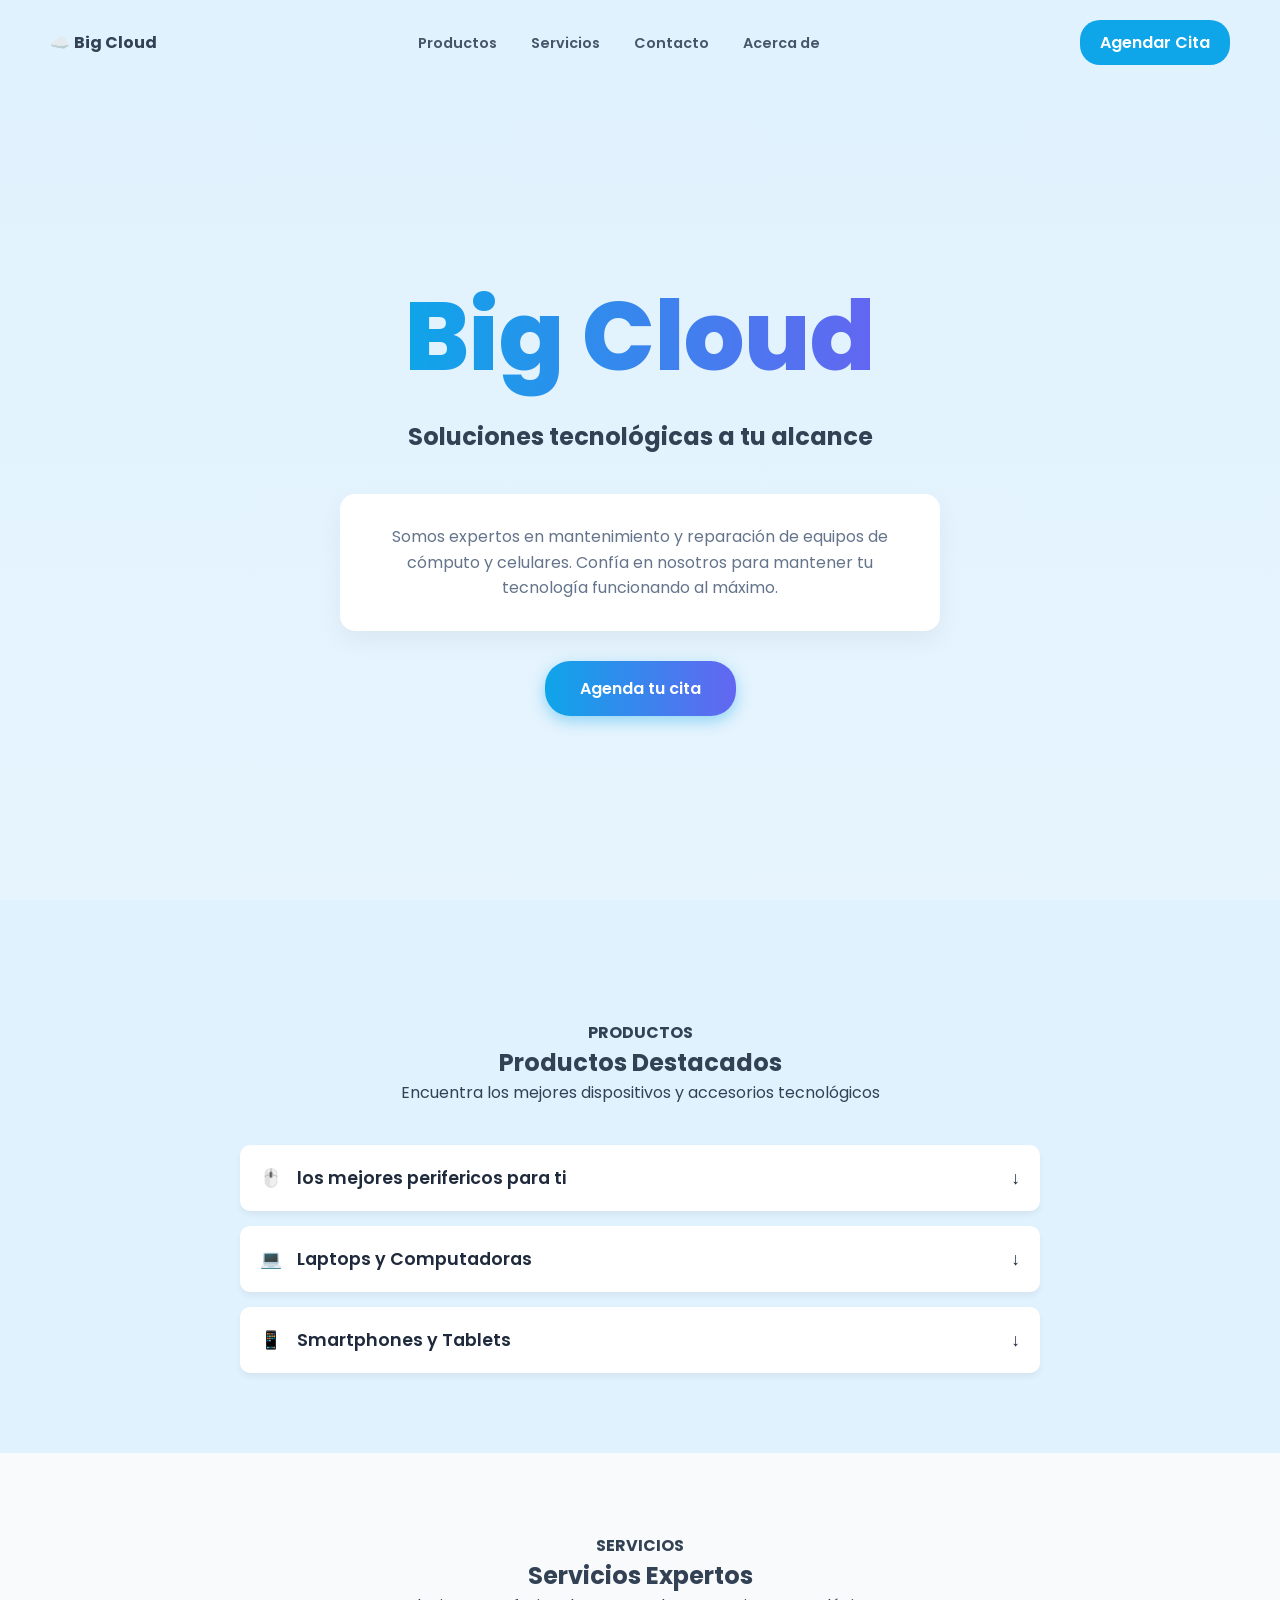
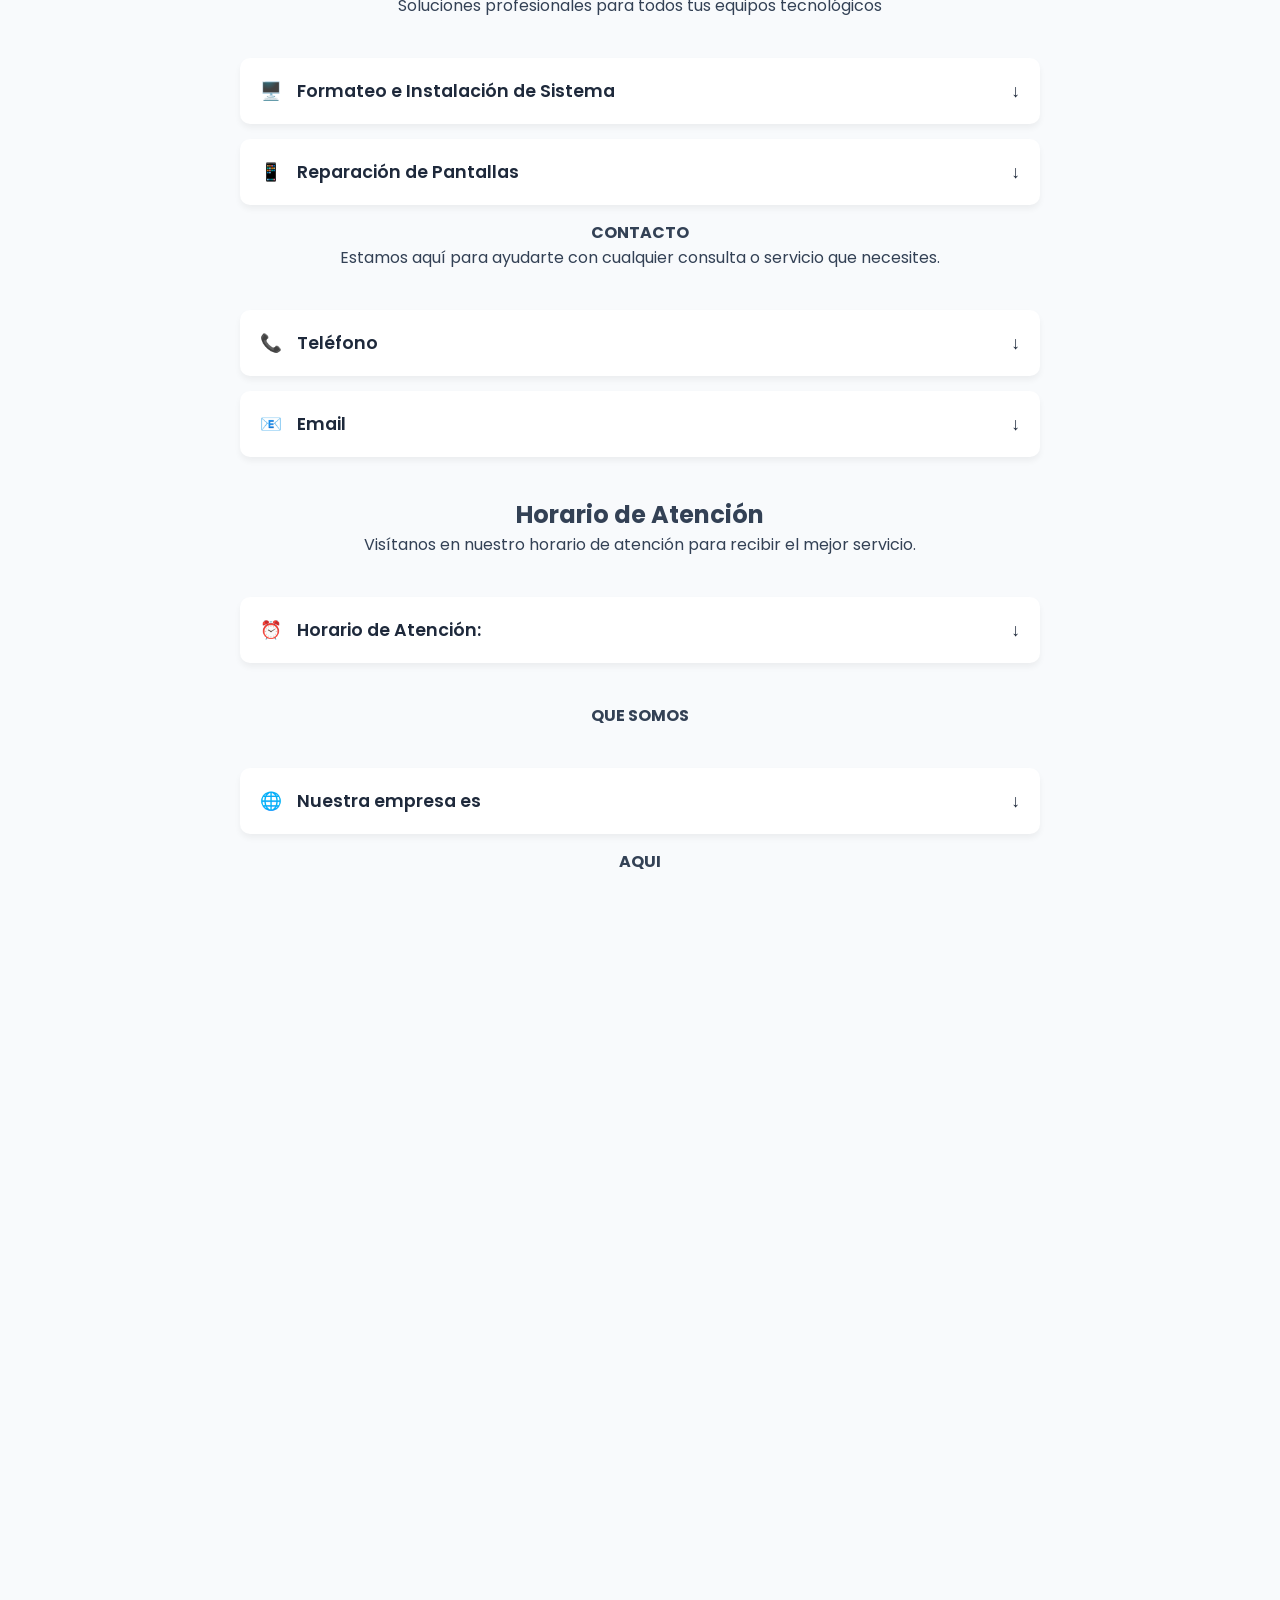
==== Big cloud/index.html @ 47dbba85 "Add files via upload" ====
<!DOCTYPE html>
<html lang="es">
<head>
    <meta charset="UTF-8">
    <meta name="viewport" content="width=device-width, initial-scale=1.0">
    <title>Big Cloud - Soluciones tecnológicas a tu alcance</title>
    <link href="https://fonts.googleapis.com/css2?family=Poppins:wght@400;600;800&display=swap" rel="stylesheet">
    <link rel="stylesheet" href="styles.css">
</head>
<body>

    <header class="navbar">
        <div class="logo">
            <span class="icon">☁️</span> <strong>Big Cloud</strong>
        </div>
        <nav>
            <a href="#productos">Productos</a>
            <a href="#servicios">Servicios</a>
            <a href="#contacto">Contacto</a>
            <a href="#horario">Acerca de</a>
        </nav>
        <a href="#agendar" class="btn-primary">Agendar Cita</a>
    </header>

    <main>

        </section>
        <section class="hero">
            <h1 class="title-gradient">Big Cloud</h1>
            <h2>Soluciones tecnológicas a tu alcance</h2>
            
            <div class="hero-card">
                <p>Somos expertos en mantenimiento y reparación de equipos de cómputo y celulares. Confía en nosotros para mantener tu tecnología funcionando al máximo.</p>
            </div>
            
            <a href="#agendar" class="btn-hero">Agenda tu cita</a>
        </section>
    </main>
        
        <section id="productos" class="products-container">
            <div class="section-titles">
                <h4>PRODUCTOS</h4>
                <h2>Productos Destacados</h2>
                <p>Encuentra los mejores dispositivos y accesorios tecnológicos</p>
            </div>
            <div class="accordion">
                
                <div class="accordion-item">
                    <button class="accordion-header">
                        <div class="header-left">
                            <span class="icon-blue">🖱️</span>
                            <span>los mejores perifericos para ti</span>
                        </div>
                        <span class="arrow">↓</span>
                    </button>
                    <div class="accordion-content">
                        <p>Encuentra los mejores accesorios para tu PC y tu comodidad.</p>
                    </div>
                  </div>
            
            <div class="accordion-item">
                <button class="accordion-header">
                    <div class="header-left">
                        <span class="icon-blue">💻</span>
                        <span>Laptops y Computadoras</span>
                    </div>
                    <span class="arrow">↓</span>
                </button>
                <div class="accordion-content">
                    <p>Explora nuestra selección de laptops y computadoras de las mejores marcas, ideales para trabajo, estudio o entretenimiento.</p>
                </div>
            </div>
            <div class="accordion-item">
                <button class="accordion-header">
                    <div class="header-left">
                        <span class="icon-blue">📱</span>
                        <span>Smartphones y Tablets</span>
                    </div>
                    <span class="arrow">↓</span>
                </button>
                <div class="accordion-content">
                    <p>Descubre nuestra variedad de smartphones y tablets con las últimas tecnologías y diseños innovadores.</p>
                </div>
            </div>
    </section>
    <section id="servicios" class="services-container">
    <div class="section-titles">

        <h4>SERVICIOS</h4>
        <h2>Servicios Expertos</h2>
        <p>Soluciones profesionales para todos tus equipos tecnológicos</p>
    </div>

    <div class="accordion">
        
        <div class="accordion-item">
            <button class="accordion-header">
                <div class="header-left">
                    <span class="icon-blue">🖥️</span>
                    <span>Formateo e Instalación de Sistema</span>
                </div>
                <span class="arrow">↓</span>
            </button>
            <div class="accordion-content">
                <p>Dejamos tu equipo como nuevo, instalando el sistema operativo desde cero con todos sus drivers y paquetería básica.</p>
            </div>
        </div>

        <div class="accordion-item">
            <button class="accordion-header">
                <div class="header-left">
                    <span class="icon-blue">📱</span>
                    <span>Reparación de Pantallas</span>
                </div>
                <span class="arrow">↓</span>
            </button>
            <div class="accordion-content">
                <p>Reemplazo de displays y touchscreens para todas las marcas de smartphones con refacciones de la más alta calidad.</p>
            </div>
        </div>
        <section id="contacto" class="contact-container">
    <div class="section-titles">
        <h4>CONTACTO</h4>
        <p>Estamos aquí para ayudarte con cualquier consulta o servicio que necesites.</p>
    </div>
    <div class="accordion">
        <div class="accordion-item">
            <button class="accordion-header">
                <div class="header-left">
                    <span class="icon-blue">📞</span>
                    <span>Teléfono</span>
                </div>
                <span class="arrow">↓</span>
            </button>
            <div class="accordion-content">
                <p>Teléfono: +52 961 583 3892</p>
            </div>
        </div>
        <div class="accordion-item">
            <button class="accordion-header">
                <div class="header-left">
                    <span class="icon-blue">📧</span>
                    <span>Email</span>
                </div>
                <span class="arrow">↓</span>
            </button>
            <div class="accordion-content">
                <p>Email: Eduardojuarezalbores.cbtis144@gmail.com</p>
            </div>
        </div>
    </div>
    <section id="horario" class="hours-container">
    <div class="section-titles">
        <h2>Horario de Atención</h2>
        <p>Visítanos en nuestro horario de atención para recibir el mejor servicio.</p>
    </div>

    <div class="accordion">
        <div class="accordion-item">
            
            <button class="accordion-header">
                <div class="header-left">
                    <span class="icon-blue">⏰</span>
                    <span>Horario de Atención:</span>
                </div>
                <span class="arrow">↓</span>
            </button> <div class="accordion-content">
                <p> Lunes 9:00 AM - 6:00 PM</p>
                <p> Martes 8:00 AM - 7:00 PM</p>
                <P> Miercoles 8:00 AM - 6:00 PM</P>
                <p> Jueves 7:00 AM - 8:00 PM</p>
                <p> Viernes 9:00 AM - 9:00 PM </p>
            </div>
        </div>
    </div>
    <section id="Acercade" class="about">
    <div class="section-titles">
        <h4>QUE SOMOS</h4>
    </div>
    <div class="accordion">
        <div class="accordion-item">
            <button class="accordion-header">
                <div class="header-left">
                    <span class="icon-blue">🌐</span>
                    <span>Nuestra empresa es</span>
                </div>
                <span class="arrow">↓</span>
            </button> <div class="accordion-content">
                <p>texto editable</p>
            </div>
        </div>
        <section id="agendar" class="schedule-container">
    <div class="section-titles">
        <h4>AQUI</h4>
        <!-- Calendly agendador de citas-->
<div class="calendly-inline-widget" data-url="https://calendly.com/lolitolul2345/30min" style="min-width:320px;height:700px;"></div>
<script type="text/javascript" src="https://assets.calendly.com/assets/external/widget.js" async></script>
</section>
    <script src="script.js"></script>   

</body>
</html>
---- Big cloud/styles.css ----
/* Reset básico y tipografía */
* {
    margin: 0;
    padding: 0;
    box-sizing: border-box;
    font-family: 'Poppins', sans-serif;
}

body {
    background: linear-gradient(to bottom, #e0f2fe, #f8fafc); /* Fondo sexy */
    color: #334155;
}

/* barra de seleccion, lo que va arriba*/
.navbar {
    display: flex;
    justify-content: space-between;
    align-items: center;
    padding: 20px 50px;
    background-color: transparent;
    position: fixed;
    width: 100%;
    top: 0;
    z-index: 100;
}

.navbar nav a {
    text-decoration: none;
    color: #475569;
    margin: 0 15px;
    font-weight: 600;
    font-size: 0.9rem;
}

.btn-primary {
    background-color: #0ea5e9;
    color: white;
    padding: 10px 20px;
    border-radius: 20px;
    text-decoration: none;
    font-weight: 600;
}

/* esa madre para centrar */
.hero {
    display: flex;
    flex-direction: column;
    align-items: center;
    justify-content: center;
    min-height: 100vh;
    text-align: center;
    padding-top: 80px;
}

.title-gradient {
    font-size: 6rem;
    font-weight: 800;
    /* Efecto de difuminado*/
    background: linear-gradient(90deg, #0ea5e9, #6366f1);
    -webkit-background-clip: text;
    background-clip: text;
    -webkit-text-fill-color: transparent;
    margin-bottom: 10px;
}

.hero h2 {
    font-size: 1.5rem;
    color: #334155;
    margin-bottom: 40px;
}

.hero-card {
    background-color: white;
    padding: 30px 40px;
    border-radius: 15px;
    box-shadow: 0 10px 25px rgba(0,0,0,0.05);
    max-width: 600px;
    margin-bottom: 30px;
}

.hero-card p {
    color: #64748b;
    line-height: 1.6;
}

.btn-hero {
    background: linear-gradient(90deg, #0ea5e9, #6366f1);
    color: white;
    padding: 15px 35px;
    border-radius: 25px;
    text-decoration: none;
    font-weight: 600;
    box-shadow: 0 5px 15px rgba(14, 165, 233, 0.4);
}
.services-container {
    padding: 80px 50px;
    background-color: #f8fafc;
    text-align: center;
}

.accordion {
    max-width: 800px;
    margin: 40px auto;
    display: flex;
    flex-direction: column;
    gap: 15px; /* separacion de cada cosa*/
}

.accordion-item {
    background-color: white;
    border-radius: 10px;
    box-shadow: 0 4px 6px rgba(0,0,0,0.05);
    overflow: hidden;
}

.accordion-header {
    width: 100%;
    padding: 20px;
    background: none;
    border: none;
    display: flex;
    justify-content: space-between;
    align-items: center;
    font-size: 1.1rem;
    font-weight: 600;
    color: #1e293b;
    cursor: pointer;
    transition: background-color 0.3s ease;
}

.header-left {
    display: flex;
    align-items: center;
    gap: 15px;
}

/* inicio de todo*/
.accordion-content {
    max-height: 0;
    overflow: hidden;
    transition: max-height 0.4s ease-out;
    background-color: white;
    text-align: left;
}

.accordion-content p {
    padding: 0 20px 20px 55px;
    color: #64748b;
}

/* movimiento de flecha*/
.arrow {
    transition: transform 0.3s ease;
}

/* sin esto no cala */
.accordion-header.active .arrow {
    transform: rotate(180deg);
}
.section-titles {
    text-align: center;
    margin-bottom: 40px;
}

.products-container {
    padding-top: 120px; 
    padding-bottom: 40px;
    background-color: #e0f2fe; /* el otra cosa del fondo */
}
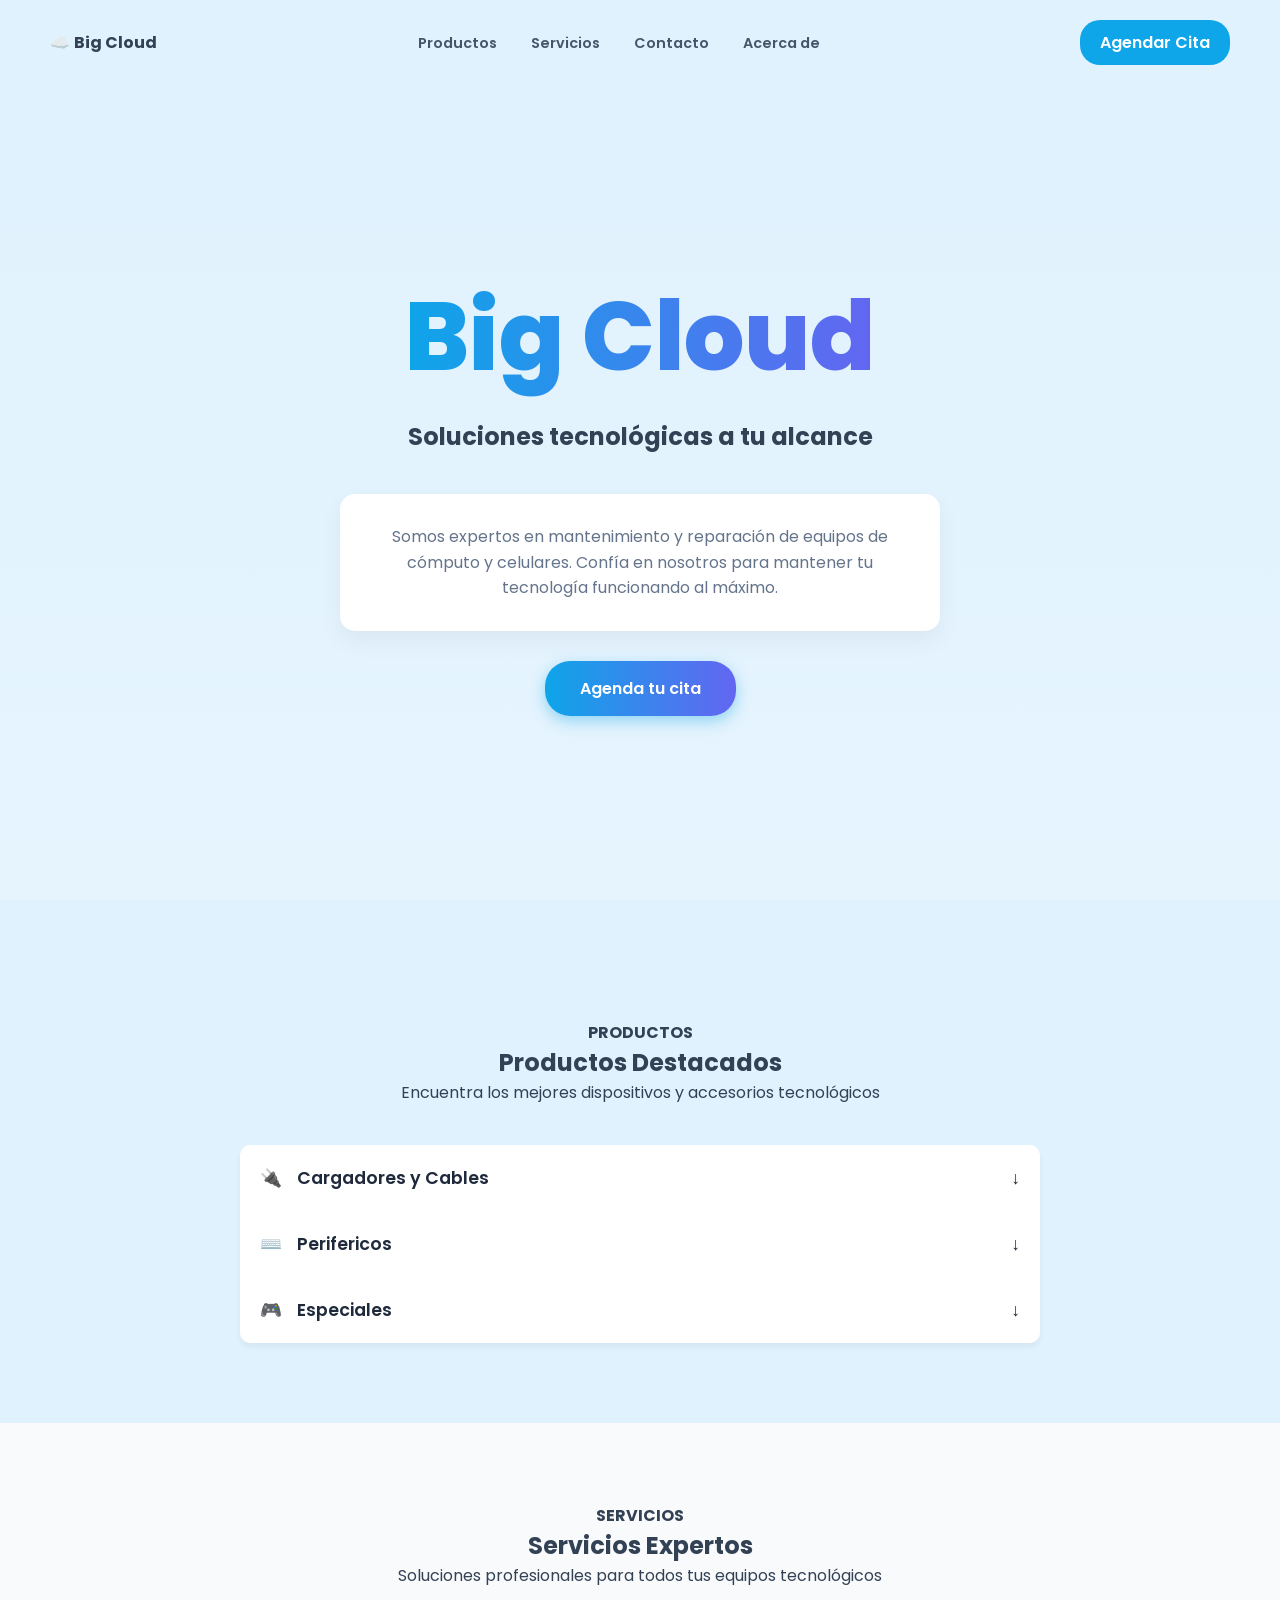
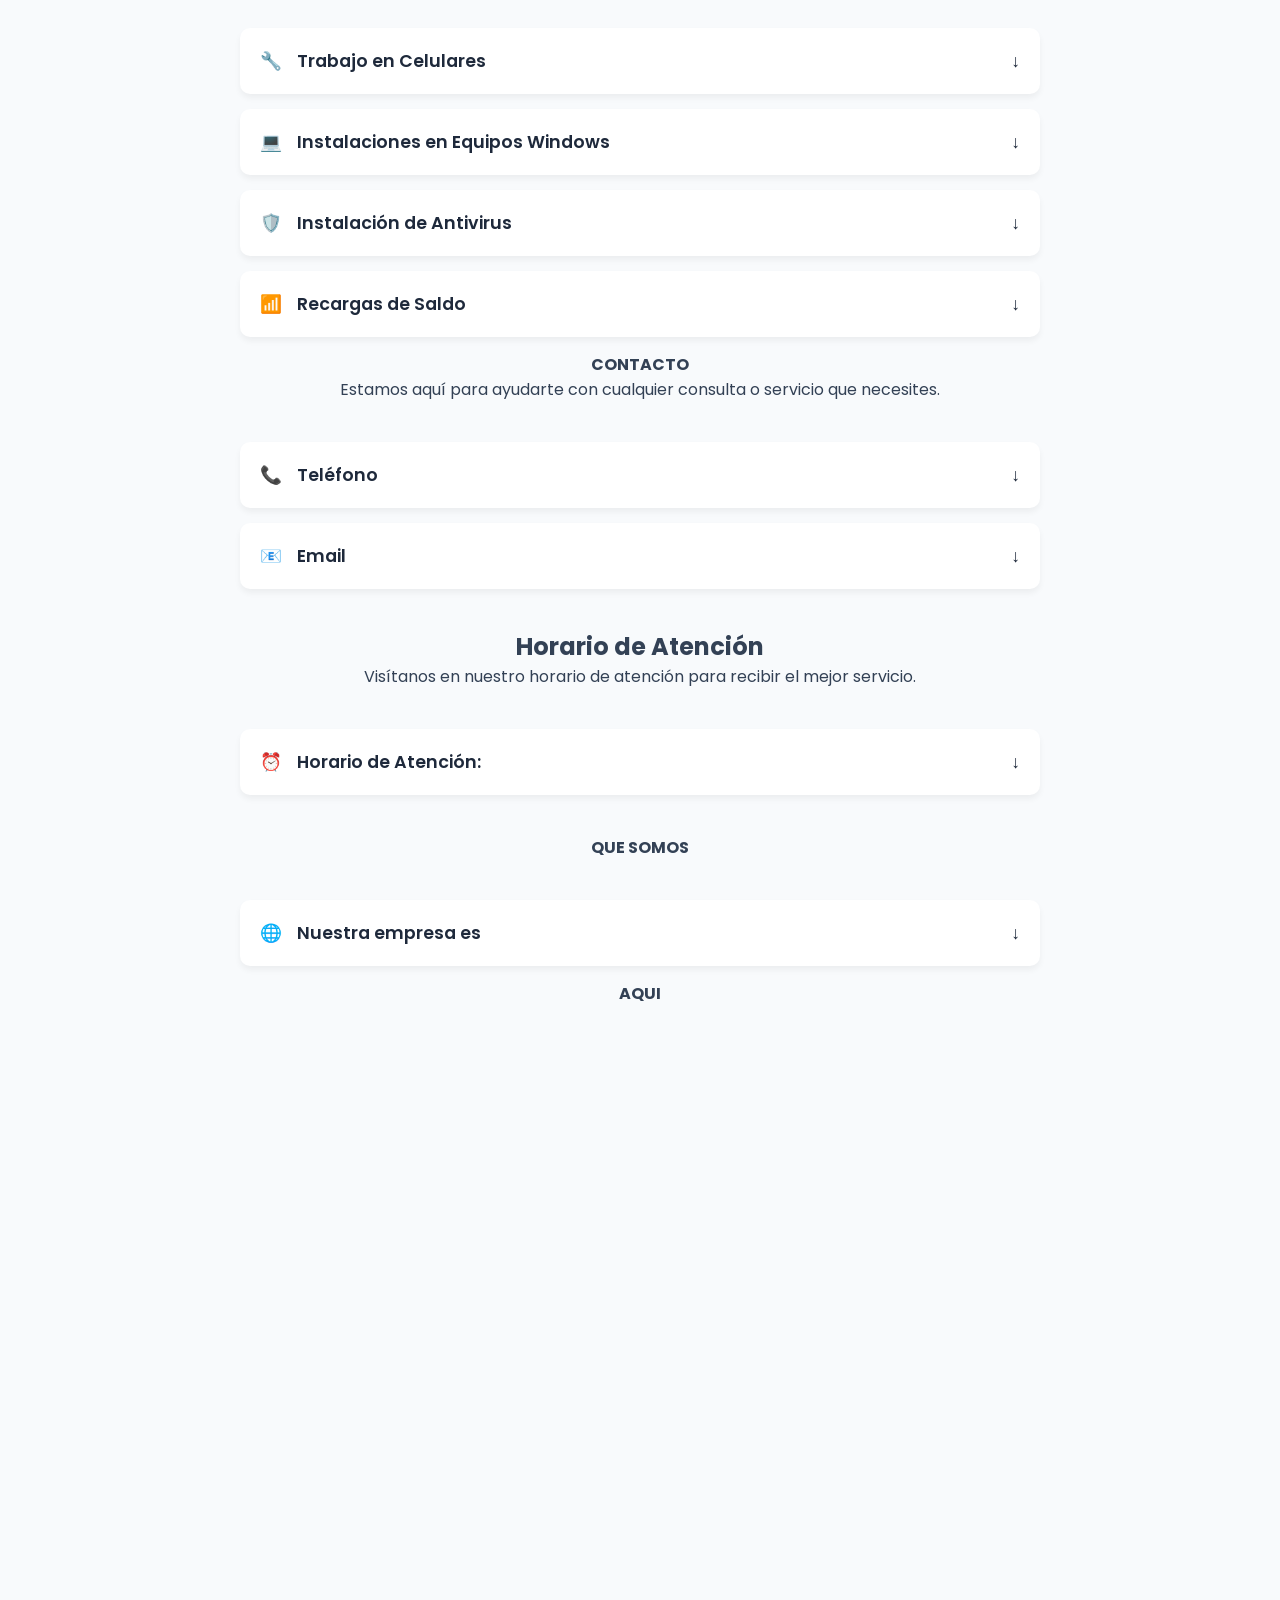
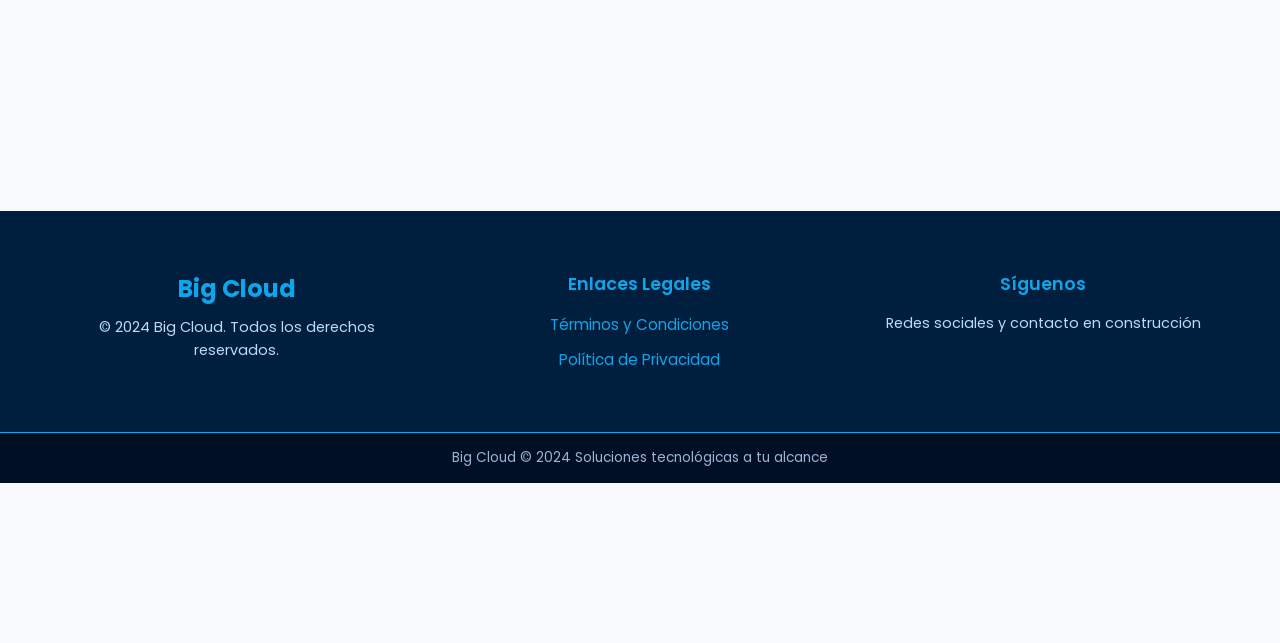
==== commit 6bf18ef8: "Add files via upload" ====
--- a/Big cloud/index.html
+++ b/Big cloud/index.html
@@ -44,46 +44,136 @@
                 <p>Encuentra los mejores dispositivos y accesorios tecnológicos</p>
             </div>
             <div class="accordion">
-                
                 <div class="accordion-item">
                     <button class="accordion-header">
                         <div class="header-left">
-                            <span class="icon-blue">🖱️</span>
-                            <span>los mejores perifericos para ti</span>
+                            <span class="icon-blue">🔌</span>
+                            <span>Cargadores y Cables</span>
                         </div>
                         <span class="arrow">↓</span>
                     </button>
                     <div class="accordion-content">
-                        <p>Encuentra los mejores accesorios para tu PC y tu comodidad.</p>
-                    </div>
-                  </div>
-            
-            <div class="accordion-item">
-                <button class="accordion-header">
-                    <div class="header-left">
-                        <span class="icon-blue">💻</span>
-                        <span>Laptops y Computadoras</span>
-                    </div>
-                    <span class="arrow">↓</span>
-                </button>
-                <div class="accordion-content">
-                    <p>Explora nuestra selección de laptops y computadoras de las mejores marcas, ideales para trabajo, estudio o entretenimiento.</p>
-                </div>
-            </div>
-            <div class="accordion-item">
-                <button class="accordion-header">
-                    <div class="header-left">
-                        <span class="icon-blue">📱</span>
-                        <span>Smartphones y Tablets</span>
-                    </div>
-                    <span class="arrow">↓</span>
-                </button>
-                <div class="accordion-content">
-                    <p>Descubre nuestra variedad de smartphones y tablets con las últimas tecnologías y diseños innovadores.</p>
-                </div>
-            </div>
-    </section>
-    <section id="servicios" class="services-container">
+                        <p>Encuentra cargadores y cables de alta calidad para tus dispositivos.</p>
+                        <div class="products-list">
+                            <!-- Ejemplo de producto: Copia y pega este bloque para agregar más -->
+                            <div class="product-card">
+                                <img src="sprites/imagenes/8.jpeg" alt="Cable USB-C" class="product-image">
+                                <h3>Cable USB-C 1HORA</h3>
+                                <p>Cable USB-C de color negro.</p>
+                                <p class="price">$20 MXN</p>
+                            </div>
+                            <!-- Agrega más productos aquí -->
+                              <div class="product-card">
+                                <img src="sprites/imagenes/7.jpeg" alt="Cable USB-C" class="product-image">
+                                <h3>Cable C-C 1HORA</h3>
+                                <p>Cable C-C de color negro, 1m de longitud, carga y datos.</p>
+                                <p class="price">$60 MXN</p>
+                            </div>
+                              <div class="product-card">
+                                <img src="sprites/imagenes/6.jpeg" alt="Cable USB-C" class="product-image">
+                                <h3>Cable C-C 1HORA</h3>
+                                <p>Cable C-C de color blanco, 1m de longitud, carga y datos.</p>
+                                <p class="price">$60 MXN</p>
+                            </div>
+                             <div class="product-card">
+                                <img src="sprites/imagenes/9.jpeg" alt="Cable USB-C" class="product-image">
+                                <h3>Cable USB-M-C-LN 1HORA</h3>
+                                <p>Cable USB-M-C-LN de color rojo, 1m de longitud, carga y datos.</p>
+                                <p class="price">$110 MXN</p>
+                            </div>
+                             <div class="product-card">
+                                <img src="sprites/imagenes/3.jpeg" alt="Cable USB-C" class="product-image">
+                                <h3>Cable USB-C 1HORA</h3>
+                                <p>Cable USB-C de color blanco, 1.5m de longitud, carga y datos.</p>
+                                <p class="price">$60 MXN</p>
+                            </div>
+                                <div class="product-card">
+                                    <img src="sprites/imagenes/1.jpeg" alt="cargador USB-C" class="product-image">
+                                    <h3>Cargador GaN 20W 1HORA</h3>
+                                    <p>Cargador GaN 20W de color blanco, para dispositivos compatibles.</p>
+                                    <p class="price">$80 MXN</p>
+                            </div>
+                                <div class="product-card">
+                                    <img src="sprites/imagenes/13.jpeg" alt="cargador USB-C" class="product-image">
+                                    <h3>Cargador MR1426 MOREKA + cable USB-C</h3>
+                                    <p>Cargador MOREKA de cubo 2.4A, 1.5m de longitud, color blanco, para dispositivos compatibles.</p>
+                                    <p class="price">$100MXN</p>
+                            </div>
+                                <div class="product-card">
+                                    <img src="sprites/imagenes/5.jpeg" alt="cargador USB-C" class="product-image">
+                                    <h3>V8 COMBO CARGADOR 1HORA</h3>
+                                    <p>cargador de 10W, 2.0A, 1m de longitud, color blanco, para dispositivos compatibles.</p>
+                                    <p class="price">$90 MXN</p> 
+                        </div>
+                    </div>
+                </div>
+                <div class="accordion-item">
+                    <button class="accordion-header">
+                        <div class="header-left">
+                            <span class="icon-blue">⌨️</span>
+                            <span>Perifericos</span>
+                        </div>
+                        <span class="arrow">↓</span>
+                    </button>
+                    <div class="accordion-content">
+                        <p>perifericos para mayor comodidad.</p>
+                        <div class="products-list">
+                            <div class="product-card">
+                                <img src="sprites/imagenes/2.jpeg" alt="Mouse Gaming" class="product-image">
+                                <h3>mouse buytiti</h3>
+                                <p>professional game mouse.</p>
+                                <p class="price">$50 MXN</p>
+                            </div>
+                             <div class="product-card">
+                                <img src="sprites/imagenes/12.jpeg" alt="Mouse Gaming" class="product-image">
+                                <h3>mini keyboard</h3>
+                                <p>teclado mini, movible con touchpad, color negro.</p>
+                                <p class="price">$580 MXN</p>
+                            </div>
+                             <div class="product-card">
+                                <img src="sprites/imagenes/11.jpeg" alt="Mouse Gaming" class="product-image">
+                                <h3>receptor de audi transhine bluetooth</h3>
+                                <p>receptor de audio inalambrico, color negro.</p>
+                                <p class="price">$180 MXN</p>
+                        </div>
+                    </div>
+                </div>
+                <div class="accordion-item">
+                    <button class="accordion-header">
+                        <div class="header-left">
+                            <span class="icon-blue">🎮</span>
+                            <span>Especiales</span>
+                        </div>
+                        <span class="arrow">↓</span>
+                    </button>
+                    <div class="accordion-content">
+                        <p>Accesorios.</p>
+                        <div class="products-list">
+                            <!-- Ejemplo de producto -->
+                            <div class="product-card">
+                                <img src="sprites/imagenes/4.jpeg" alt="Auriculares Gaming" class="product-image">
+                                <h3>MAGIC CUBE</h3>
+                                <p>Cubo mágico con llaveros</p>
+                                <p class="price">$77 MXN</p>
+                            </div>
+                             <div class="product-card">
+                                <img src="sprites/imagenes/10.jpeg" alt="Auriculares Gaming" class="product-image">
+                                <h3>bomba de agua</h3>
+                                <p> bomba de agua purificadora</p>
+                                <p class="price">$60 MXN</p>
+                            </div>
+                                <div class="product-card">
+                                    <img src="sprites/imagenes/14.jpeg" alt="Auriculares Gaming" class="product-image">
+                                    <h3>micas de cristal y privacidad</h3>
+                                    <p>Descripción: micas de cristal, con función de privacidad,.</p>
+                                    <p>el precio depende el modelo</p>
+                                    <p class="price">$desde 70 MXN</p>
+                        </div>
+                    </div>
+                </div>
+            </div>
+        </section>
+        <section id="servicios" class="services-container">
     <div class="section-titles">
 
         <h4>SERVICIOS</h4>
@@ -96,26 +186,131 @@
         <div class="accordion-item">
             <button class="accordion-header">
                 <div class="header-left">
-                    <span class="icon-blue">🖥️</span>
-                    <span>Formateo e Instalación de Sistema</span>
-                </div>
-                <span class="arrow">↓</span>
-            </button>
-            <div class="accordion-content">
-                <p>Dejamos tu equipo como nuevo, instalando el sistema operativo desde cero con todos sus drivers y paquetería básica.</p>
-            </div>
-        </div>
-
-        <div class="accordion-item">
-            <button class="accordion-header">
-                <div class="header-left">
-                    <span class="icon-blue">📱</span>
-                    <span>Reparación de Pantallas</span>
-                </div>
-                <span class="arrow">↓</span>
-            </button>
-            <div class="accordion-content">
-                <p>Reemplazo de displays y touchscreens para todas las marcas de smartphones con refacciones de la más alta calidad.</p>
+                    <span class="icon-blue">🔧</span>
+                    <span>Trabajo en Celulares</span>
+                </div>
+                <span class="arrow">↓</span>
+            </button>
+            <div class="accordion-content">
+                <p>Servicios especializados para celulares: liberación, payjoi, flasheo y cambio de IMEI.</p>
+                <div class="services-list">
+                    <div class="service-card">
+                        <h3>Liberación de Celular</h3>
+                        <p>Liberación de bloqueo de red para usar con cualquier operador.</p>
+                        <p class="price">$desde 350 MXN</p>
+                    </div>
+                    <div class="service-card">
+                        <h3>Payjoi</h3>
+                        <p> Servicio de payjoi para celulares.</p>
+                        <p class="price">$desde 100 MXN</p>
+                    </div>
+                    <div class="service-card">
+                        <h3>Flasheo de Celular</h3>
+                        <p>Actualización o restauración del firmware del celular.</p>
+                        <p class="price">$200 MXN</p>
+                    </div>
+                    <div class="service-card">
+                        <h3>Cambio de IMEI</h3>
+                        <p>Cambio del número IMEI del dispositivo.</p>
+                        <p class="price">$250 MXN</p>
+                    </div>
+                </div>
+            </div>
+        </div>
+
+        <div class="accordion-item">
+            <button class="accordion-header">
+                <div class="header-left">
+                    <span class="icon-blue">💻</span>
+                    <span>Instalaciones en Equipos Windows</span>
+                </div>
+                <span class="arrow">↓</span>
+            </button>
+            <div class="accordion-content">
+                <p>Instalación de software en equipos Windows: paquetería Office y programas esenciales.</p>
+                <div class="services-list">
+                    <div class="service-card">
+                        <h3>Instalación de Office</h3>
+                        <p>Instalación completa de Microsoft Office (Word, Excel, PowerPoint, etc.).</p>
+                        <p class="price">$desde 599 MXN</p>
+                    </div>
+                    <div class="service-card">
+                        <h3>Instalación de WinRAR</h3>
+                        <p>Instalación del compresor/descompresor WinRAR.</p>
+                        <p class="price">$desde 29 MXN</p>
+                    </div>
+                    <div class="service-card">
+                        <h3>Instalación de Acrobat Reader</h3>
+                        <p>Instalación de Adobe Acrobat Reader para visualizar PDFs.</p>
+                        <p class="price">$desde 39 MXN</p>
+                    </div>
+                    <div class="service-card">
+                        <h3>Instalación de Corel Draw</h3>
+                        <p>Instalación de Corel Draw para diseño gráfico.</p>
+                        <p class="price">$desde 159 MXN</p>
+                    </div>
+                </div>
+            </div>
+        </div>
+
+        <div class="accordion-item">
+            <button class="accordion-header">
+                <div class="header-left">
+                    <span class="icon-blue">🛡️</span>
+                    <span>Instalación de Antivirus</span>
+                </div>
+                <span class="arrow">↓</span>
+            </button>
+            <div class="accordion-content">
+                <p>Protege tu equipo con la instalación de antivirus de alta calidad.</p>
+                <div class="services-list">
+                    <div class="service-card">
+                        <h3>Instalación de Antivirus Básico</h3>
+                        <p> Instalación y configuración de antivirus estándar.</p>
+                        <p class="price">$desde 149 MXN</p>
+                    </div>
+                    <div class="service-card">
+                        <h3>Instalación de Antivirus Premium</h3>
+                        <p>Instalación de antivirus premium con características avanzadas.</p>
+                        <p class="price">$desde 249 MXN</p>
+                    </div>
+                </div>
+            </div>
+        </div>
+
+        <div class="accordion-item">
+            <button class="accordion-header">
+                <div class="header-left">
+                    <span class="icon-blue">📶</span>
+                    <span>Recargas de Saldo</span>
+                </div>
+                <span class="arrow">↓</span>
+            </button>
+            <div class="accordion-content">
+                <p>Recargas de saldo para diferentes operadores móviles.</p>
+                <p>importante: las recargas son fisicas</p>
+                <div class="services-list">
+                    <div class="service-card">
+                        <h3>Recarga Unefon</h3>
+                        <p>Descripción: Recarga de saldo para línea Unefon.</p>
+                        <p class="price">$Desde $10 MXN</p>
+                    </div>
+                    <div class="service-card">
+                        <h3>Recarga Telcel</h3>
+                        <p>Descripción: Recarga de saldo para línea Telcel.</p>
+                        <p class="price">$Desde $10 MXN</p>
+                    </div>
+                    <div class="service-card">
+                        <h3>Recarga Bait</h3>
+                        <p>Descripción: Recarga de saldo para línea Bait.</p>
+                        <p class="price">$Desde $10 MXN</p>
+                    </div>
+                    <div class="service-card">
+                        <h3>Recarga AT&T</h3>
+                        <p>Descripción: Recarga de saldo para línea AT&T.</p>
+                        <p class="price">$Desde $10 MXN</p>
+                    </div>
+                </div>
             </div>
         </div>
         <section id="contacto" class="contact-container">
@@ -133,7 +328,7 @@
                 <span class="arrow">↓</span>
             </button>
             <div class="accordion-content">
-                <p>Teléfono: +52 961 583 3892</p>
+                <p>Teléfono: +52 961 304 3027</p>
             </div>
         </div>
         <div class="accordion-item">
@@ -145,7 +340,7 @@
                 <span class="arrow">↓</span>
             </button>
             <div class="accordion-content">
-                <p>Email: Eduardojuarezalbores.cbtis144@gmail.com</p>
+                <p>Email: Cbig92321@gmail.com</p>
             </div>
         </div>
     </div>
@@ -186,16 +381,39 @@
                 </div>
                 <span class="arrow">↓</span>
             </button> <div class="accordion-content">
-                <p>texto editable</p>
+                <p>LA MAS FIABLE</p>
             </div>
         </div>
         <section id="agendar" class="schedule-container">
     <div class="section-titles">
         <h4>AQUI</h4>
-        <!-- Calendly agendador de citas-->
 <div class="calendly-inline-widget" data-url="https://calendly.com/lolitolul2345/30min" style="min-width:320px;height:700px;"></div>
 <script type="text/javascript" src="https://assets.calendly.com/assets/external/widget.js" async></script>
 </section>
+
+    <footer class="footer">
+        <div class="footer-content">
+            <div class="footer-section">
+                <h3>Big Cloud</h3>
+                <p>&copy; 2024 Big Cloud. Todos los derechos reservados.</p>
+            </div>
+            <div class="footer-section">
+                <h4>Enlaces Legales</h4>
+                <ul>
+                    <li><a href="terminos.html" class="footer-link">Términos y Condiciones</a></li>
+                    <li><a href="privacidad.html" class="footer-link">Política de Privacidad</a></li>
+                </ul>
+            </div>
+            <div class="footer-section">
+                <h4>Síguenos</h4>
+                <p>Redes sociales y contacto en construcción</p>
+            </div>
+        </div>
+        <div class="footer-bottom">
+            <p>Big Cloud &copy; 2024 Soluciones tecnológicas a tu alcance</p>
+        </div>
+    </footer>
+
     <script src="script.js"></script>   
 
 </body>
--- a/Big cloud/styles.css
+++ b/Big cloud/styles.css
@@ -4,6 +4,12 @@
     padding: 0;
     box-sizing: border-box;
     font-family: 'Poppins', sans-serif;
+}
+
+html, body {
+    margin: 0;
+    padding: 0;
+    width: 100%;
 }
 
 body {
@@ -167,3 +173,197 @@
     padding-bottom: 40px;
     background-color: #e0f2fe; /* el otra cosa del fondo */
 }
+
+/* Estilos para la lista de productos */
+.products-list {
+    display: flex;
+    flex-wrap: wrap;
+    gap: 20px;
+    justify-content: center;
+    padding: 20px;
+}
+
+/* Estilos para cada tarjeta de producto */
+.product-card {
+    background-color: white;
+    border: 1px solid #e2e8f0;
+    border-radius: 10px;
+    box-shadow: 0 4px 6px rgba(0, 0, 0, 0.1);
+    width: 250px;
+    padding: 15px;
+    text-align: center;
+    transition: transform 0.3s ease, box-shadow 0.3s ease;
+}
+
+.product-card:hover {
+    transform: translateY(-5px);
+    box-shadow: 0 8px 15px rgba(0, 0, 0, 0.15);
+}
+
+/* Estilos para la imagen del producto */
+.product-image {
+    width: 100%;
+    height: 150px;
+    object-fit: cover;
+    border-radius: 8px;
+    margin-bottom: 10px;
+}
+
+/* Estilos para el título del producto */
+.product-card h3 {
+    font-size: 1.2rem;
+    font-weight: 600;
+    color: #1e293b;
+    margin-bottom: 10px;
+}
+
+/* Estilos para la descripción */
+.product-card p {
+    font-size: 0.9rem;
+    color: #64748b;
+    line-height: 1.5;
+    margin-bottom: 10px;
+}
+
+.product-card .price {
+    font-size: 1.1rem;
+    font-weight: 700;
+    color: #0ea5e9;
+}
+
+/* Estilos para el precio */
+.price {
+    font-size: 1.1rem;
+    font-weight: 700;
+    color: #0ea5e9;
+}
+
+/* Estilos para la lista de servicios */
+.services-list {
+    display: flex;
+    flex-wrap: wrap;
+    gap: 20px;
+    justify-content: center;
+    padding: 20px;
+}
+
+/* Estilos para cada tarjeta de servicio */
+.service-card {
+    background-color: white;
+    border: 1px solid #e2e8f0;
+    border-radius: 10px;
+    box-shadow: 0 4px 6px rgba(0, 0, 0, 0.1);
+    width: 300px;
+    padding: 15px;
+    text-align: center;
+    transition: transform 0.3s ease, box-shadow 0.3s ease;
+}
+
+.service-card:hover {
+    transform: translateY(-5px);
+    box-shadow: 0 8px 15px rgba(0, 0, 0, 0.15);
+}
+
+/* Estilos para el título del servicio */
+.service-card h3 {
+    font-size: 1.2rem;
+    font-weight: 600;
+    color: #1e293b;
+    margin-bottom: 10px;
+}
+
+/* Estilos para la descripción del servicio */
+.service-card p {
+    font-size: 0.9rem;
+    color: #64748b;
+    line-height: 1.5;
+    margin-bottom: 10px;
+}
+
+/* Estilos para el precio del servicio */
+.service-card .price {
+    font-size: 1.1rem;
+    font-weight: 700;
+    color: #0ea5e9;
+}
+
+/* Estilos para el Final */
+footer.footer {
+    background-color: #001f3f;
+    color: white;
+    padding: 40px 0 0 0;
+    margin: 0;
+    margin-top: 50px;
+    width: 100vw;
+    position: relative;
+    left: 50%;
+    right: 50%;
+    margin-left: -50vw;
+    margin-right: -50vw;
+}
+
+.footer-content {
+    display: flex;
+    flex-wrap: wrap;
+    justify-content: space-around;
+    width: 100%;
+    padding: 0 50px;
+    gap: 30px;
+}
+
+.footer-section {
+    flex: 1;
+    min-width: 250px;
+    padding: 20px;
+}
+
+.footer-section h3 {
+    font-size: 1.5rem;
+    font-weight: 700;
+    color: #0ea5e9;
+    margin-bottom: 10px;
+}
+
+.footer-section h4 {
+    font-size: 1.1rem;
+    font-weight: 600;
+    color: #0ea5e9;
+    margin-bottom: 15px;
+}
+
+.footer-section p {
+    font-size: 0.9rem;
+    color: #c0d9f5;
+    line-height: 1.6;
+}
+
+.footer-section ul {
+    list-style: none;
+    padding: 0;
+}
+
+.footer-section ul li {
+    margin-bottom: 10px;
+}
+
+.footer-link {
+    color: #0ea5e9;
+    text-decoration: none;
+    font-size: 0.95rem;
+    transition: color 0.3s ease;
+}
+
+.footer-link:hover {
+    color: #60e0ff;
+    text-decoration: underline;
+}
+
+.footer-bottom {
+    background-color: #000f24;
+    text-align: center;
+    padding: 15px 20px;
+    border-top: 1px solid #0ea5e9;
+    margin-top: 30px;
+    font-size: 0.85rem;
+    color: #9db3d6;
+}
